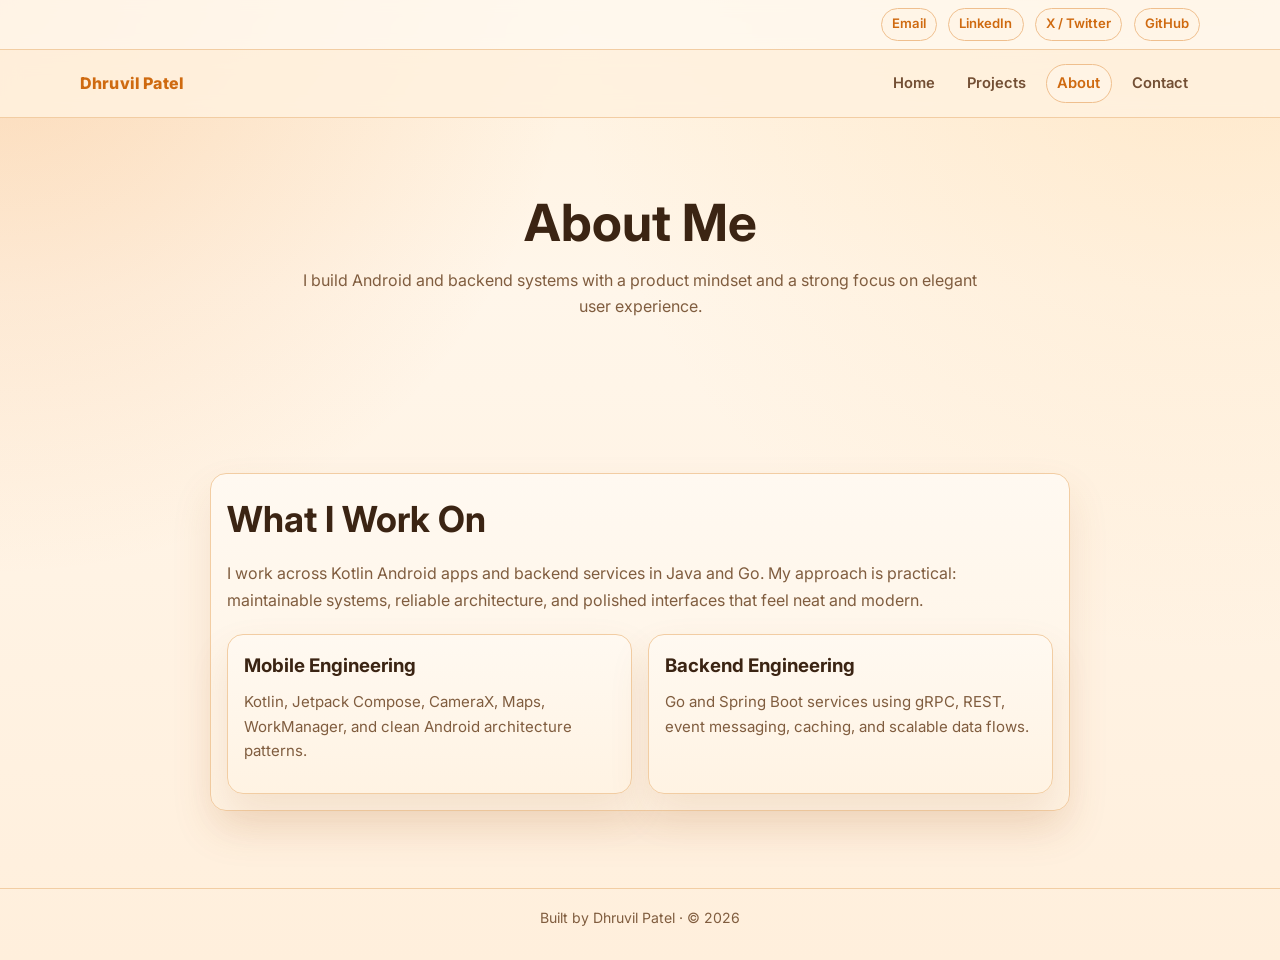
==== about.html @ d17b493e "Redesign portfolio into warm-themed multi-page UI Agent-Logs-Url: https://github.com/DHRUVILPATEL230" ====
<!DOCTYPE html>
<html lang="en">
<head>
  <meta charset="UTF-8" />
  <meta name="viewport" content="width=device-width, initial-scale=1.0" />
  <meta name="description" content="About Dhruvil Patel - Android and backend developer with focus on clean architecture and high-quality user experience." />
  <title>About | Dhruvil Patel</title>
  <link rel="preconnect" href="https://fonts.googleapis.com" />
  <link rel="preconnect" href="https://fonts.gstatic.com" crossorigin />
  <link href="https://fonts.googleapis.com/css2?family=Inter:wght@400;500;600;700;800&display=swap" rel="stylesheet" />
  <link rel="stylesheet" href="styles.css" />
</head>
<body>
  <div class="top-socials">
    <div class="container">
      <a class="pill" href="mailto:pateldhruvil2303@gmail.com">Email</a>
      <a class="pill" href="https://www.linkedin.com/in/dhruvil-patel-507301285/" target="_blank" rel="noopener noreferrer">LinkedIn</a>
      <a class="pill" href="https://x.com/DHRUVIL23033" target="_blank" rel="noopener noreferrer">X / Twitter</a>
      <a class="pill" href="https://github.com/DHRUVILPATEL2303" target="_blank" rel="noopener noreferrer">GitHub</a>
    </div>
  </div>

  <header>
    <nav class="container" aria-label="Main navigation">
      <a class="brand" href="index.html">Dhruvil Patel</a>
      <div class="links">
        <a href="index.html">Home</a>
        <a href="projects.html">Projects</a>
        <a class="active" href="about.html">About</a>
        <a href="contact.html">Contact</a>
      </div>
    </nav>
  </header>

  <main>
    <section class="page-hero">
      <div class="container single-col">
        <h1>About Me</h1>
        <p>I build Android and backend systems with a product mindset and a strong focus on elegant user experience.</p>
      </div>
    </section>

    <section>
      <div class="container single-col">
        <article class="panel">
          <h2>What I Work On</h2>
          <p class="lead">
            I work across Kotlin Android apps and backend services in Java and Go. My approach is practical: maintainable systems,
            reliable architecture, and polished interfaces that feel neat and modern.
          </p>
          <div class="grid">
            <article class="panel project">
              <h3>Mobile Engineering</h3>
              <p>Kotlin, Jetpack Compose, CameraX, Maps, WorkManager, and clean Android architecture patterns.</p>
            </article>
            <article class="panel project">
              <h3>Backend Engineering</h3>
              <p>Go and Spring Boot services using gRPC, REST, event messaging, caching, and scalable data flows.</p>
            </article>
          </div>
        </article>
      </div>
    </section>
  </main>

  <footer>
    <div class="container">Built by Dhruvil Patel · © <span data-year></span></div>
  </footer>

  <script src="script.js"></script>
</body>
</html>
---- styles.css ----
:root {
  --bg: #fff2df;
  --bg-soft: #ffe7c6;
  --surface: #fff9f1;
  --surface-2: #fff3e3;
  --text: #3b2413;
  --muted: #805d3f;
  --line: #f2cda3;
  --brand: #f08a2f;
  --brand-dark: #cf6a10;
  --shadow: 0 20px 40px rgba(161, 93, 29, 0.12);
  --max: 1120px;
}

* { box-sizing: border-box; }

html { scroll-behavior: smooth; }

body {
  margin: 0;
  font-family: Inter, system-ui, -apple-system, Segoe UI, Roboto, sans-serif;
  color: var(--text);
  background:
    radial-gradient(circle at 0% 0%, rgba(240, 138, 47, 0.24), transparent 36%),
    radial-gradient(circle at 95% 0%, rgba(255, 202, 133, 0.26), transparent 42%),
    linear-gradient(180deg, var(--bg), #fff6ea 30%, #ffefdc 100%);
  line-height: 1.65;
}

.container { width: min(100% - 2rem, var(--max)); margin: 0 auto; }

.top-socials {
  border-bottom: 1px solid var(--line);
  background: rgba(255, 249, 241, 0.82);
  backdrop-filter: blur(7px);
}

.top-socials .container {
  padding: 0.5rem 0;
  display: flex;
  align-items: center;
  justify-content: flex-end;
  gap: 0.7rem;
  flex-wrap: wrap;
}

.pill {
  text-decoration: none;
  color: var(--brand-dark);
  font-weight: 600;
  font-size: 0.82rem;
  border: 1px solid #efbf8e;
  border-radius: 999px;
  padding: 0.28rem 0.64rem;
  background: #fff5e7;
  transition: transform .22s ease, box-shadow .22s ease, border-color .22s ease;
}

.pill:hover {
  transform: translateY(-2px);
  border-color: #e7a86e;
  box-shadow: 0 8px 18px rgba(176, 97, 26, 0.16);
}

header {
  position: sticky;
  top: 0;
  z-index: 30;
  border-bottom: 1px solid var(--line);
  background: rgba(255, 242, 223, 0.86);
  backdrop-filter: blur(10px);
}

nav {
  display: flex;
  align-items: center;
  justify-content: space-between;
  gap: 1rem;
  padding: 0.9rem 0;
}

.brand {
  text-decoration: none;
  color: var(--brand-dark);
  font-weight: 800;
  letter-spacing: 0.01em;
}

.links { display: flex; gap: 0.5rem; flex-wrap: wrap; }

.links a {
  text-decoration: none;
  color: #734f34;
  font-weight: 600;
  font-size: 0.92rem;
  padding: 0.4rem 0.68rem;
  border-radius: 999px;
  border: 1px solid transparent;
}

.links a:hover, .links a.active {
  border-color: #efbf8e;
  color: var(--brand-dark);
  background: #fff4e5;
}

main { min-height: calc(100vh - 188px); }
section { padding: 4.8rem 0; animation: enter .7s ease both; }

.hero { padding-top: 5.3rem; }
.hero-grid {
  display: grid;
  grid-template-columns: 1.15fr 0.85fr;
  gap: 1rem;
  align-items: start;
}

h1 {
  font-size: clamp(2.1rem, 4vw, 3.7rem);
  line-height: 1.08;
  margin: 0 0 1rem;
  max-width: 12ch;
}

h2 {
  margin: 0 0 0.7rem;
  font-size: clamp(1.6rem, 2.8vw, 2.4rem);
}

.lead, .subtitle { color: var(--muted); margin: 0; }

.cta { margin-top: 1.2rem; display: flex; gap: 0.75rem; flex-wrap: wrap; }

.btn {
  display: inline-flex;
  align-items: center;
  justify-content: center;
  text-decoration: none;
  font-weight: 700;
  font-size: 0.92rem;
  border-radius: 11px;
  padding: 0.68rem 0.95rem;
  border: 1px solid #efbf8e;
  color: var(--brand-dark);
  background: #fff6ea;
  transition: transform .23s ease, box-shadow .23s ease, background .23s ease;
}

.btn:hover { transform: translateY(-2px); box-shadow: 0 9px 20px rgba(174, 94, 24, 0.16); }

.btn.primary {
  border-color: transparent;
  color: #fff;
  background: linear-gradient(130deg, #f59b41, var(--brand-dark));
}

.panel {
  border: 1px solid var(--line);
  border-radius: 16px;
  padding: 1rem;
  background: linear-gradient(180deg, var(--surface), var(--surface-2));
  box-shadow: var(--shadow);
}

.meta-list { margin: 0; padding: 0; list-style: none; display: grid; gap: 0.62rem; }
.meta-list li { color: var(--muted); font-size: 0.95rem; }
.meta-list strong { color: var(--text); display: block; margin-bottom: 0.08rem; }

.grid {
  margin-top: 1.3rem;
  display: grid;
  gap: 1rem;
  grid-template-columns: repeat(2, minmax(0, 1fr));
}

.project { transition: transform .25s ease, box-shadow .25s ease; }
.project:hover { transform: translateY(-5px); box-shadow: 0 26px 42px rgba(161, 93, 29, 0.19); }

.project h3 { margin: 0 0 0.5rem; }
.project p { margin: 0 0 0.8rem; color: var(--muted); font-size: 0.94rem; }

.chips { display: flex; flex-wrap: wrap; gap: 0.43rem; }
.chip {
  font-size: 0.76rem;
  border-radius: 999px;
  padding: 0.24rem 0.58rem;
  color: #8b4a16;
  background: #ffe3bd;
  border: 1px solid #efbc87;
}

.project-links { margin-top: 0.86rem; }
.project-links a {
  color: var(--brand-dark);
  text-decoration: none;
  font-weight: 700;
  font-size: 0.9rem;
}

.page-hero {
  padding-top: 4.8rem;
  text-align: center;
}

.page-hero h1 { margin-inline: auto; max-width: 18ch; }
.page-hero p { margin: 0 auto; max-width: 70ch; color: var(--muted); }

.single-col { max-width: 860px; margin: 0 auto; }

.contact-grid {
  margin-top: 1.2rem;
  display: grid;
  gap: 0.8rem;
}

.contact-grid a {
  text-decoration: none;
  color: var(--text);
  border: 1px solid var(--line);
  border-radius: 14px;
  padding: 0.82rem 0.95rem;
  background: #fff7ec;
  display: flex;
  justify-content: space-between;
  align-items: center;
  gap: 0.8rem;
  transition: transform .22s ease, box-shadow .22s ease;
}

.contact-grid a:hover { transform: translateY(-3px); box-shadow: 0 14px 24px rgba(173, 95, 26, 0.16); }

footer {
  border-top: 1px solid var(--line);
  padding: 1.1rem 0 1.9rem;
  color: var(--muted);
  font-size: 0.88rem;
  text-align: center;
}

@keyframes enter {
  from { opacity: 0; transform: translateY(18px); }
  to { opacity: 1; transform: translateY(0); }
}

@media (max-width: 980px) {
  .hero-grid, .grid { grid-template-columns: 1fr; }
}

@media (max-width: 740px) {
  nav { flex-direction: column; align-items: flex-start; }
  .hero { padding-top: 4.6rem; }
  section { padding: 3.8rem 0; }
  .top-socials .container { justify-content: flex-start; }
}
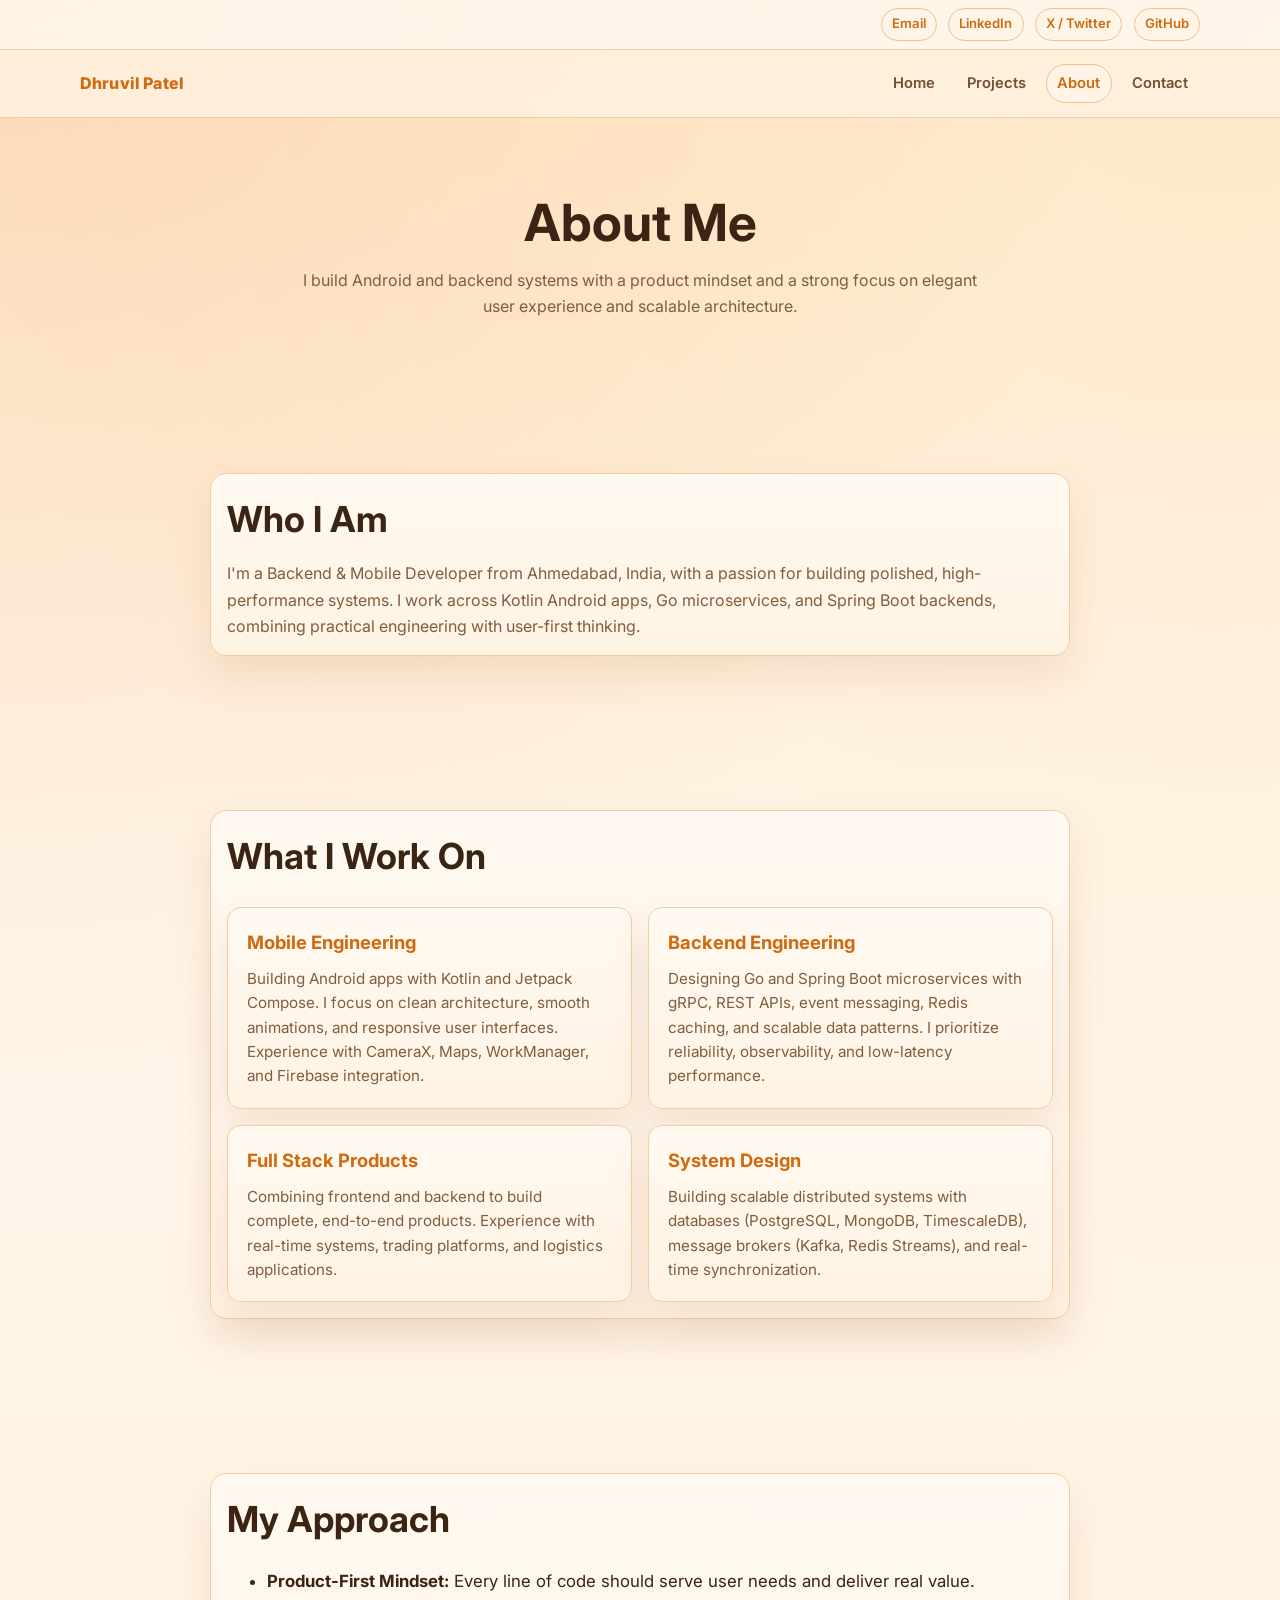
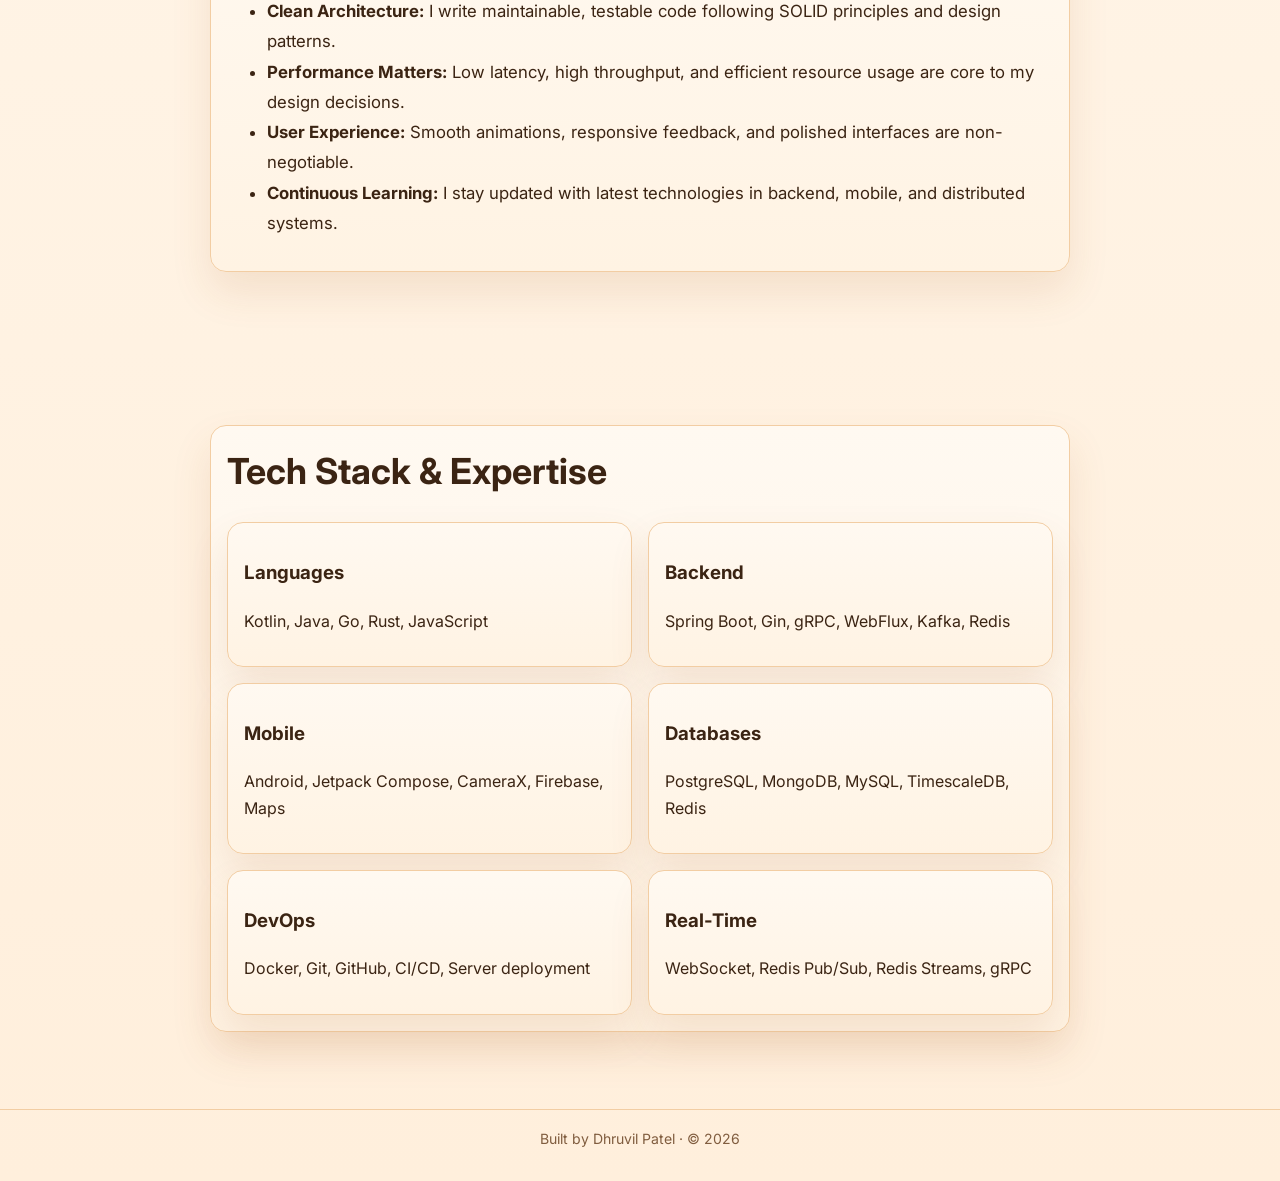
==== commit 845c2641: "Add comprehensive skills section and improve project categorization" ====
--- a/about.html
+++ b/about.html
@@ -36,7 +36,19 @@
     <section class="page-hero">
       <div class="container single-col">
         <h1>About Me</h1>
-        <p>I build Android and backend systems with a product mindset and a strong focus on elegant user experience.</p>
+        <p>I build Android and backend systems with a product mindset and a strong focus on elegant user experience and scalable architecture.</p>
+      </div>
+    </section>
+
+    <section>
+      <div class="container single-col">
+        <article class="panel">
+          <h2>Who I Am</h2>
+          <p class="lead">
+            I'm a Backend &amp; Mobile Developer from Ahmedabad, India, with a passion for building polished, high-performance systems.
+            I work across Kotlin Android apps, Go microservices, and Spring Boot backends, combining practical engineering with user-first thinking.
+          </p>
+        </article>
       </div>
     </section>
 
@@ -44,19 +56,82 @@
       <div class="container single-col">
         <article class="panel">
           <h2>What I Work On</h2>
-          <p class="lead">
-            I work across Kotlin Android apps and backend services in Java and Go. My approach is practical: maintainable systems,
-            reliable architecture, and polished interfaces that feel neat and modern.
-          </p>
           <div class="grid">
-            <article class="panel project">
+            <article class="panel skill-highlight">
               <h3>Mobile Engineering</h3>
-              <p>Kotlin, Jetpack Compose, CameraX, Maps, WorkManager, and clean Android architecture patterns.</p>
+              <p>
+                Building Android apps with Kotlin and Jetpack Compose. I focus on clean architecture, smooth animations, and responsive user interfaces.
+                Experience with CameraX, Maps, WorkManager, and Firebase integration.
+              </p>
             </article>
-            <article class="panel project">
+            <article class="panel skill-highlight">
               <h3>Backend Engineering</h3>
-              <p>Go and Spring Boot services using gRPC, REST, event messaging, caching, and scalable data flows.</p>
+              <p>
+                Designing Go and Spring Boot microservices with gRPC, REST APIs, event messaging, Redis caching, and scalable data patterns.
+                I prioritize reliability, observability, and low-latency performance.
+              </p>
             </article>
+            <article class="panel skill-highlight">
+              <h3>Full Stack Products</h3>
+              <p>
+                Combining frontend and backend to build complete, end-to-end products. Experience with real-time systems, trading platforms, and logistics applications.
+              </p>
+            </article>
+            <article class="panel skill-highlight">
+              <h3>System Design</h3>
+              <p>
+                Building scalable distributed systems with databases (PostgreSQL, MongoDB, TimescaleDB), message brokers (Kafka, Redis Streams), and real-time synchronization.
+              </p>
+            </article>
+          </div>
+        </article>
+      </div>
+    </section>
+
+    <section>
+      <div class="container single-col">
+        <article class="panel">
+          <h2>My Approach</h2>
+          <ul style="font-size: 1.05rem; line-height: 1.8;">
+            <li><strong>Product-First Mindset:</strong> Every line of code should serve user needs and deliver real value.</li>
+            <li><strong>Clean Architecture:</strong> I write maintainable, testable code following SOLID principles and design patterns.</li>
+            <li><strong>Performance Matters:</strong> Low latency, high throughput, and efficient resource usage are core to my design decisions.</li>
+            <li><strong>User Experience:</strong> Smooth animations, responsive feedback, and polished interfaces are non-negotiable.</li>
+            <li><strong>Continuous Learning:</strong> I stay updated with latest technologies in backend, mobile, and distributed systems.</li>
+          </ul>
+        </article>
+      </div>
+    </section>
+
+    <section>
+      <div class="container single-col">
+        <article class="panel">
+          <h2>Tech Stack &amp; Expertise</h2>
+          <div class="grid">
+            <div class="panel">
+              <h3>Languages</h3>
+              <p>Kotlin, Java, Go, Rust, JavaScript</p>
+            </div>
+            <div class="panel">
+              <h3>Backend</h3>
+              <p>Spring Boot, Gin, gRPC, WebFlux, Kafka, Redis</p>
+            </div>
+            <div class="panel">
+              <h3>Mobile</h3>
+              <p>Android, Jetpack Compose, CameraX, Firebase, Maps</p>
+            </div>
+            <div class="panel">
+              <h3>Databases</h3>
+              <p>PostgreSQL, MongoDB, MySQL, TimescaleDB, Redis</p>
+            </div>
+            <div class="panel">
+              <h3>DevOps</h3>
+              <p>Docker, Git, GitHub, CI/CD, Server deployment</p>
+            </div>
+            <div class="panel">
+              <h3>Real-Time</h3>
+              <p>WebSocket, Redis Pub/Sub, Redis Streams, gRPC</p>
+            </div>
           </div>
         </article>
       </div>
--- a/styles.css
+++ b/styles.css
@@ -242,8 +242,105 @@
   to { opacity: 1; transform: translateY(0); }
 }
 
+/* Skills Section */
+.skills-grid {
+  margin-top: 1.6rem;
+  display: grid;
+  gap: 1.2rem;
+  grid-template-columns: repeat(2, minmax(0, 1fr));
+}
+
+.skill-category {
+  border: 1px solid var(--line);
+  border-radius: 14px;
+  padding: 1rem;
+  background: linear-gradient(180deg, var(--surface), var(--surface-2));
+  box-shadow: var(--shadow);
+  transition: transform .25s ease, box-shadow .25s ease;
+}
+
+.skill-category:hover {
+  transform: translateY(-3px);
+  box-shadow: 0 18px 34px rgba(161, 93, 29, 0.14);
+}
+
+.skill-category h3 {
+  margin: 0 0 0.8rem;
+  font-size: 1.1rem;
+  color: var(--brand-dark);
+}
+
+.skill-tags {
+  display: flex;
+  flex-wrap: wrap;
+  gap: 0.6rem;
+}
+
+.skill-tag {
+  font-size: 0.84rem;
+  font-weight: 600;
+  border-radius: 999px;
+  padding: 0.42rem 0.75rem;
+  color: #8b4a16;
+  background: linear-gradient(135deg, #ffe8c4, #ffd9a8);
+  border: 1px solid #efbc87;
+  transition: transform .2s ease, box-shadow .2s ease;
+}
+
+.skill-tag:hover {
+  transform: translateY(-2px);
+  box-shadow: 0 6px 16px rgba(161, 93, 29, 0.18);
+}
+
+/* Project Sections */
+.project-section {
+  margin-bottom: 3rem;
+}
+
+.category-title {
+  margin: 0 0 1.2rem;
+  font-size: 1.3rem;
+  color: var(--brand-dark);
+  font-weight: 700;
+  padding-bottom: 0.8rem;
+  border-bottom: 2px solid var(--line);
+}
+
+/* Skill Highlights on About Page */
+.skill-highlight {
+  border: 1px solid var(--line);
+  border-radius: 14px;
+  padding: 1.2rem;
+  background: linear-gradient(180deg, var(--surface), var(--surface-2));
+  transition: transform .25s ease, box-shadow .25s ease;
+}
+
+.skill-highlight:hover {
+  transform: translateY(-4px);
+  box-shadow: 0 20px 38px rgba(161, 93, 29, 0.16);
+}
+
+.skill-highlight h3 {
+  margin: 0 0 0.6rem;
+  font-size: 1.15rem;
+  color: var(--brand-dark);
+}
+
+.skill-highlight p {
+  margin: 0;
+  color: var(--muted);
+  font-size: 0.95rem;
+  line-height: 1.6;
+}
+
+/* Project h4 for categorized sections */
+.project h4 {
+  margin: 0 0 0.5rem;
+  font-size: 1.05rem;
+}
+
 @media (max-width: 980px) {
-  .hero-grid, .grid { grid-template-columns: 1fr; }
+  .hero-grid, .grid, .skills-grid { grid-template-columns: 1fr; }
 }
 
 @media (max-width: 740px) {
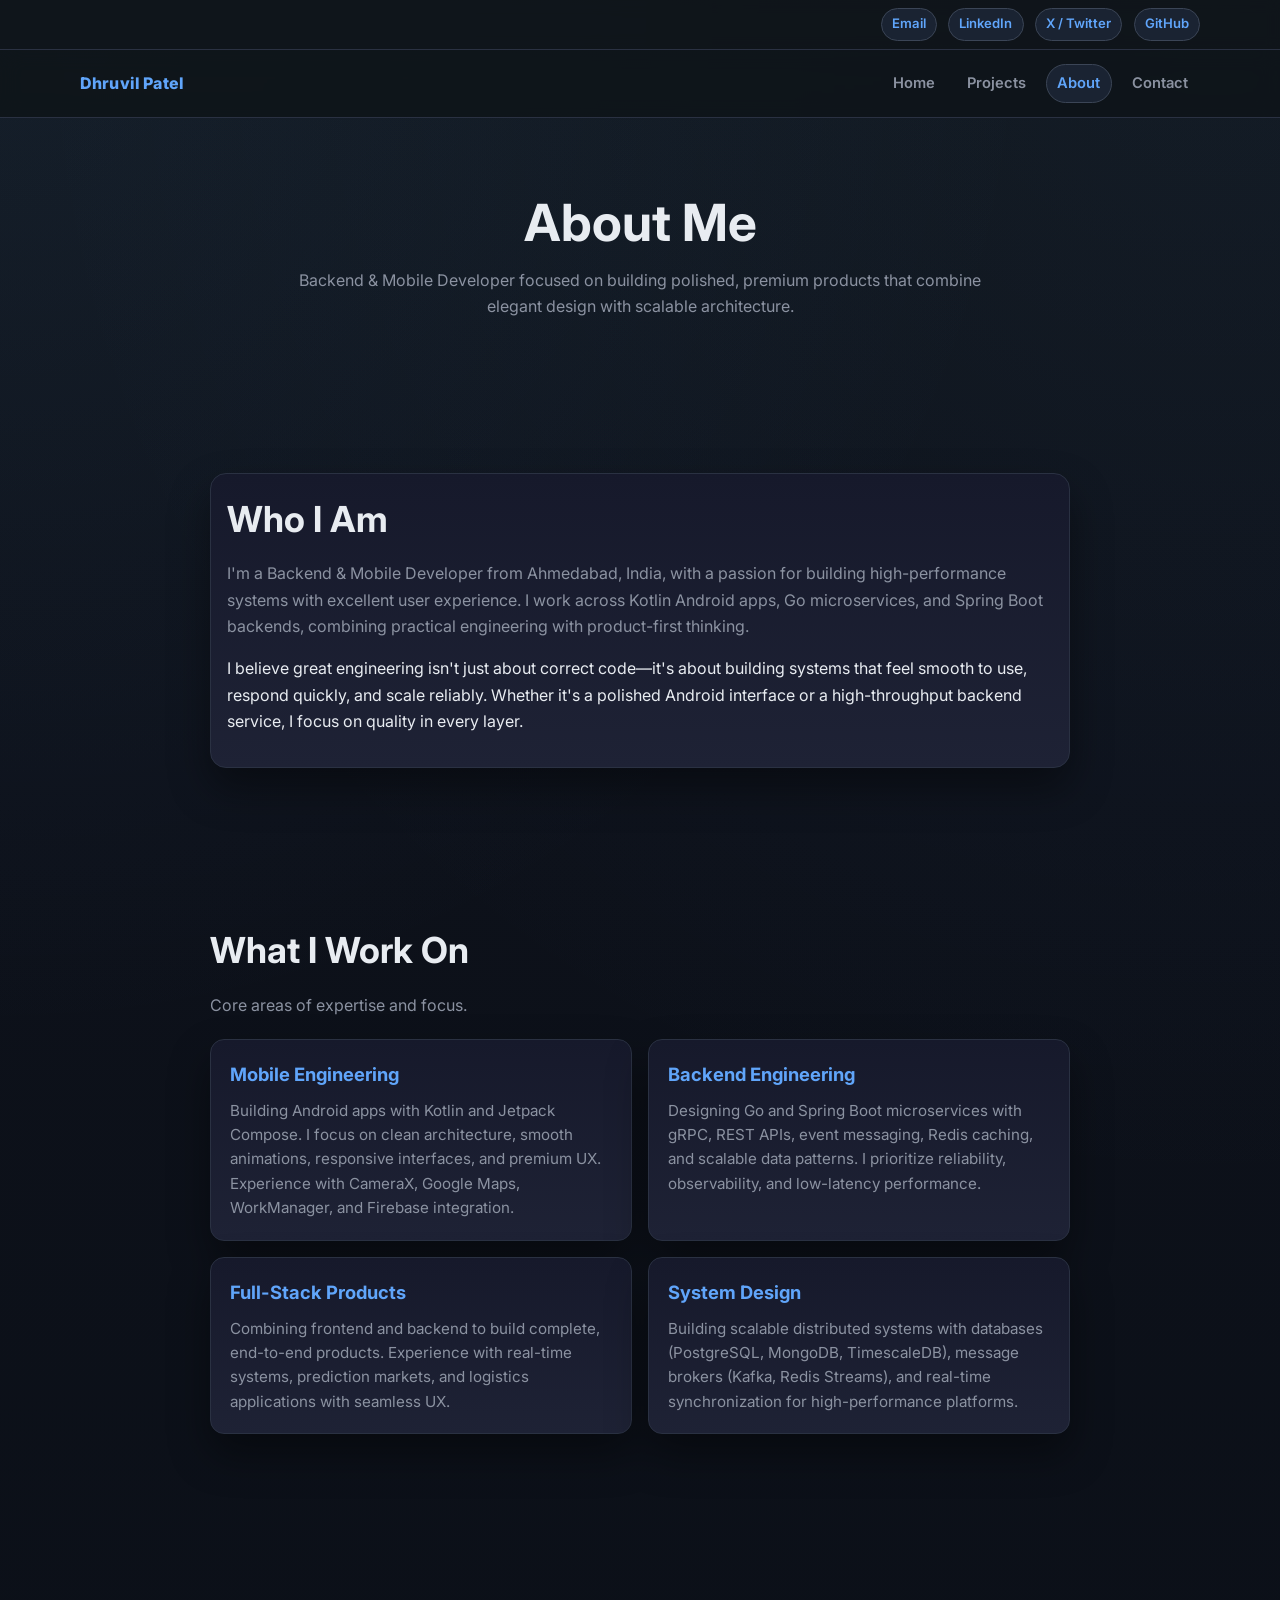
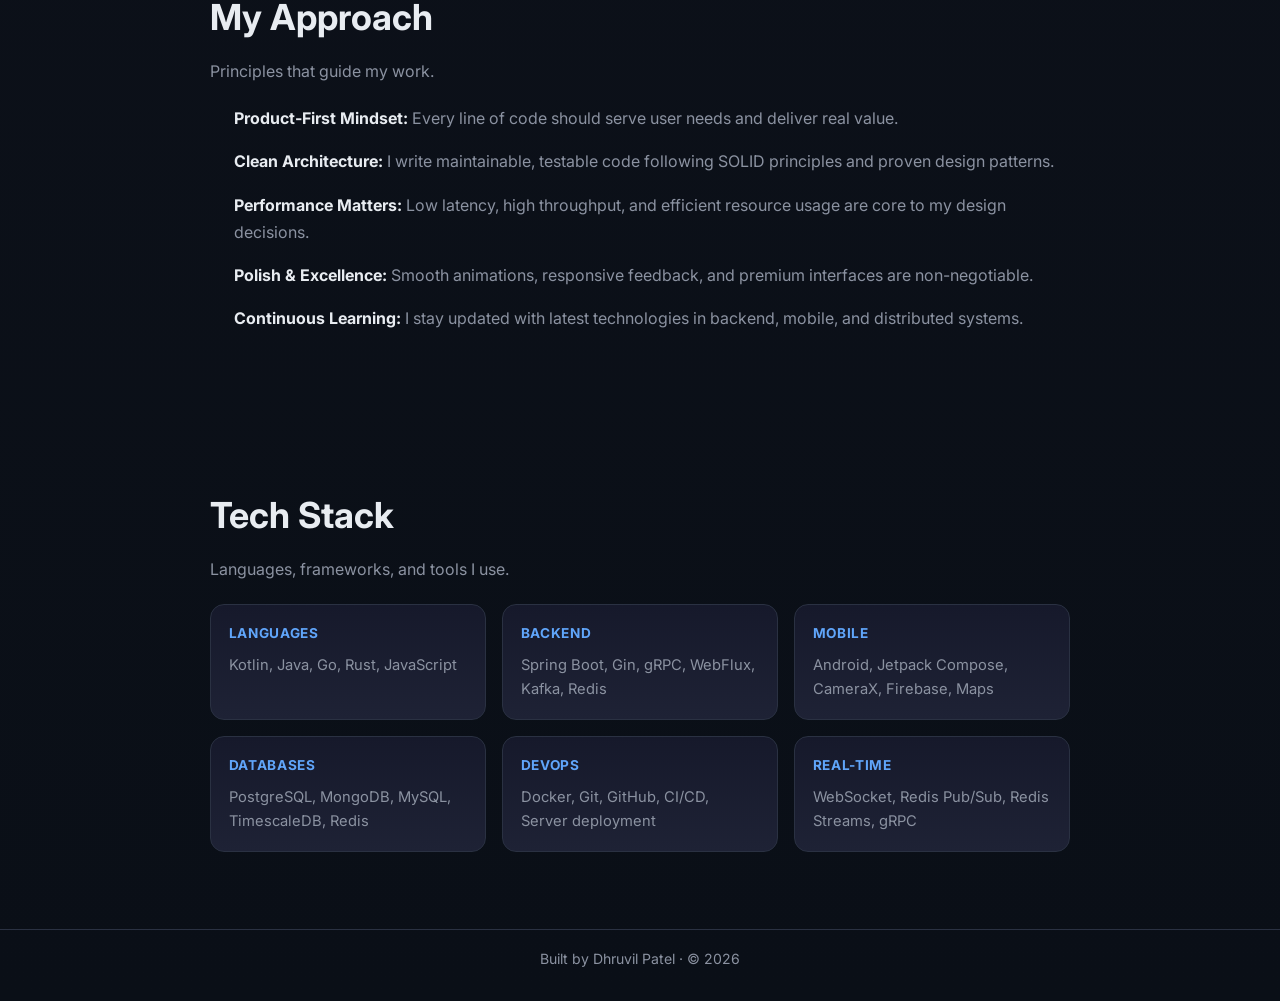
==== commit 5e143a2a: "Implement portfolio redesign with cleaner, more organized layout" ====
--- a/about.html
+++ b/about.html
@@ -36,7 +36,7 @@
     <section class="page-hero">
       <div class="container single-col">
         <h1>About Me</h1>
-        <p>I build Android and backend systems with a product mindset and a strong focus on elegant user experience and scalable architecture.</p>
+        <p>Backend &amp; Mobile Developer focused on building polished, premium products that combine elegant design with scalable architecture.</p>
       </div>
     </section>
 
@@ -45,8 +45,10 @@
         <article class="panel">
           <h2>Who I Am</h2>
           <p class="lead">
-            I'm a Backend &amp; Mobile Developer from Ahmedabad, India, with a passion for building polished, high-performance systems.
-            I work across Kotlin Android apps, Go microservices, and Spring Boot backends, combining practical engineering with user-first thinking.
+            I'm a Backend &amp; Mobile Developer from Ahmedabad, India, with a passion for building high-performance systems with excellent user experience. I work across Kotlin Android apps, Go microservices, and Spring Boot backends, combining practical engineering with product-first thinking.
+          </p>
+          <p>
+            I believe great engineering isn't just about correct code—it's about building systems that feel smooth to use, respond quickly, and scale reliably. Whether it's a polished Android interface or a high-throughput backend service, I focus on quality in every layer.
           </p>
         </article>
       </div>
@@ -54,86 +56,82 @@
 
     <section>
       <div class="container single-col">
-        <article class="panel">
-          <h2>What I Work On</h2>
-          <div class="grid">
-            <article class="panel skill-highlight">
-              <h3>Mobile Engineering</h3>
-              <p>
-                Building Android apps with Kotlin and Jetpack Compose. I focus on clean architecture, smooth animations, and responsive user interfaces.
-                Experience with CameraX, Maps, WorkManager, and Firebase integration.
-              </p>
-            </article>
-            <article class="panel skill-highlight">
-              <h3>Backend Engineering</h3>
-              <p>
-                Designing Go and Spring Boot microservices with gRPC, REST APIs, event messaging, Redis caching, and scalable data patterns.
-                I prioritize reliability, observability, and low-latency performance.
-              </p>
-            </article>
-            <article class="panel skill-highlight">
-              <h3>Full Stack Products</h3>
-              <p>
-                Combining frontend and backend to build complete, end-to-end products. Experience with real-time systems, trading platforms, and logistics applications.
-              </p>
-            </article>
-            <article class="panel skill-highlight">
-              <h3>System Design</h3>
-              <p>
-                Building scalable distributed systems with databases (PostgreSQL, MongoDB, TimescaleDB), message brokers (Kafka, Redis Streams), and real-time synchronization.
-              </p>
-            </article>
-          </div>
-        </article>
+        <h2>What I Work On</h2>
+        <p class="lead">Core areas of expertise and focus.</p>
+        <div class="grid">
+          <article class="panel skill-highlight">
+            <h3>Mobile Engineering</h3>
+            <p>
+              Building Android apps with Kotlin and Jetpack Compose. I focus on clean architecture, smooth animations, responsive interfaces, and premium UX.
+              Experience with CameraX, Google Maps, WorkManager, and Firebase integration.
+            </p>
+          </article>
+          <article class="panel skill-highlight">
+            <h3>Backend Engineering</h3>
+            <p>
+              Designing Go and Spring Boot microservices with gRPC, REST APIs, event messaging, Redis caching, and scalable data patterns. I prioritize reliability, observability, and low-latency performance.
+            </p>
+          </article>
+          <article class="panel skill-highlight">
+            <h3>Full-Stack Products</h3>
+            <p>
+              Combining frontend and backend to build complete, end-to-end products. Experience with real-time systems, prediction markets, and logistics applications with seamless UX.
+            </p>
+          </article>
+          <article class="panel skill-highlight">
+            <h3>System Design</h3>
+            <p>
+              Building scalable distributed systems with databases (PostgreSQL, MongoDB, TimescaleDB), message brokers (Kafka, Redis Streams), and real-time synchronization for high-performance platforms.
+            </p>
+          </article>
+        </div>
       </div>
     </section>
 
     <section>
       <div class="container single-col">
-        <article class="panel">
-          <h2>My Approach</h2>
-          <ul style="font-size: 1.05rem; line-height: 1.8;">
-            <li><strong>Product-First Mindset:</strong> Every line of code should serve user needs and deliver real value.</li>
-            <li><strong>Clean Architecture:</strong> I write maintainable, testable code following SOLID principles and design patterns.</li>
-            <li><strong>Performance Matters:</strong> Low latency, high throughput, and efficient resource usage are core to my design decisions.</li>
-            <li><strong>User Experience:</strong> Smooth animations, responsive feedback, and polished interfaces are non-negotiable.</li>
-            <li><strong>Continuous Learning:</strong> I stay updated with latest technologies in backend, mobile, and distributed systems.</li>
-          </ul>
-        </article>
+        <h2>My Approach</h2>
+        <p class="lead">Principles that guide my work.</p>
+        <ul class="approach-list">
+          <li><strong>Product-First Mindset:</strong> Every line of code should serve user needs and deliver real value.</li>
+          <li><strong>Clean Architecture:</strong> I write maintainable, testable code following SOLID principles and proven design patterns.</li>
+          <li><strong>Performance Matters:</strong> Low latency, high throughput, and efficient resource usage are core to my design decisions.</li>
+          <li><strong>Polish &amp; Excellence:</strong> Smooth animations, responsive feedback, and premium interfaces are non-negotiable.</li>
+          <li><strong>Continuous Learning:</strong> I stay updated with latest technologies in backend, mobile, and distributed systems.</li>
+        </ul>
       </div>
     </section>
 
     <section>
       <div class="container single-col">
-        <article class="panel">
-          <h2>Tech Stack &amp; Expertise</h2>
-          <div class="grid">
-            <div class="panel">
-              <h3>Languages</h3>
-              <p>Kotlin, Java, Go, Rust, JavaScript</p>
-            </div>
-            <div class="panel">
-              <h3>Backend</h3>
-              <p>Spring Boot, Gin, gRPC, WebFlux, Kafka, Redis</p>
-            </div>
-            <div class="panel">
-              <h3>Mobile</h3>
-              <p>Android, Jetpack Compose, CameraX, Firebase, Maps</p>
-            </div>
-            <div class="panel">
-              <h3>Databases</h3>
-              <p>PostgreSQL, MongoDB, MySQL, TimescaleDB, Redis</p>
-            </div>
-            <div class="panel">
-              <h3>DevOps</h3>
-              <p>Docker, Git, GitHub, CI/CD, Server deployment</p>
-            </div>
-            <div class="panel">
-              <h3>Real-Time</h3>
-              <p>WebSocket, Redis Pub/Sub, Redis Streams, gRPC</p>
-            </div>
+        <h2>Tech Stack</h2>
+        <p class="lead">Languages, frameworks, and tools I use.</p>
+        <div class="tech-grid">
+          <div class="tech-group">
+            <h3>Languages</h3>
+            <p>Kotlin, Java, Go, Rust, JavaScript</p>
           </div>
-        </article>
+          <div class="tech-group">
+            <h3>Backend</h3>
+            <p>Spring Boot, Gin, gRPC, WebFlux, Kafka, Redis</p>
+          </div>
+          <div class="tech-group">
+            <h3>Mobile</h3>
+            <p>Android, Jetpack Compose, CameraX, Firebase, Maps</p>
+          </div>
+          <div class="tech-group">
+            <h3>Databases</h3>
+            <p>PostgreSQL, MongoDB, MySQL, TimescaleDB, Redis</p>
+          </div>
+          <div class="tech-group">
+            <h3>DevOps</h3>
+            <p>Docker, Git, GitHub, CI/CD, Server deployment</p>
+          </div>
+          <div class="tech-group">
+            <h3>Real-Time</h3>
+            <p>WebSocket, Redis Pub/Sub, Redis Streams, gRPC</p>
+          </div>
+        </div>
       </div>
     </section>
   </main>
--- a/styles.css
+++ b/styles.css
@@ -1,14 +1,14 @@
 :root {
-  --bg: #fff2df;
-  --bg-soft: #ffe7c6;
-  --surface: #fff9f1;
-  --surface-2: #fff3e3;
-  --text: #3b2413;
-  --muted: #805d3f;
-  --line: #f2cda3;
-  --brand: #f08a2f;
-  --brand-dark: #cf6a10;
-  --shadow: 0 20px 40px rgba(161, 93, 29, 0.12);
+  --bg: #0f1419;
+  --bg-soft: #1a1f2e;
+  --surface: #16192b;
+  --surface-2: #1e2235;
+  --text: #e8ecf1;
+  --muted: #8b92a1;
+  --line: #2a3142;
+  --brand: #60a5fa;
+  --brand-dark: #3b82f6;
+  --shadow: 0 20px 40px rgba(0, 0, 0, 0.4);
   --max: 1120px;
 }
 
@@ -21,9 +21,9 @@
   font-family: Inter, system-ui, -apple-system, Segoe UI, Roboto, sans-serif;
   color: var(--text);
   background:
-    radial-gradient(circle at 0% 0%, rgba(240, 138, 47, 0.24), transparent 36%),
-    radial-gradient(circle at 95% 0%, rgba(255, 202, 133, 0.26), transparent 42%),
-    linear-gradient(180deg, var(--bg), #fff6ea 30%, #ffefdc 100%);
+    radial-gradient(circle at 0% 0%, rgba(96, 165, 250, 0.08), transparent 36%),
+    radial-gradient(circle at 95% 0%, rgba(96, 165, 250, 0.06), transparent 42%),
+    linear-gradient(180deg, var(--bg), #0d111a 30%, #0a0f17 100%);
   line-height: 1.65;
 }
 
@@ -31,7 +31,7 @@
 
 .top-socials {
   border-bottom: 1px solid var(--line);
-  background: rgba(255, 249, 241, 0.82);
+  background: rgba(15, 20, 25, 0.82);
   backdrop-filter: blur(7px);
 }
 
@@ -46,20 +46,20 @@
 
 .pill {
   text-decoration: none;
-  color: var(--brand-dark);
+  color: var(--brand);
   font-weight: 600;
   font-size: 0.82rem;
-  border: 1px solid #efbf8e;
+  border: 1px solid #3b4556;
   border-radius: 999px;
   padding: 0.28rem 0.64rem;
-  background: #fff5e7;
+  background: #1a2332;
   transition: transform .22s ease, box-shadow .22s ease, border-color .22s ease;
 }
 
 .pill:hover {
   transform: translateY(-2px);
-  border-color: #e7a86e;
-  box-shadow: 0 8px 18px rgba(176, 97, 26, 0.16);
+  border-color: #4a5568;
+  box-shadow: 0 8px 18px rgba(96, 165, 250, 0.12);
 }
 
 header {
@@ -67,7 +67,7 @@
   top: 0;
   z-index: 30;
   border-bottom: 1px solid var(--line);
-  background: rgba(255, 242, 223, 0.86);
+  background: rgba(15, 20, 25, 0.86);
   backdrop-filter: blur(10px);
 }
 
@@ -81,7 +81,7 @@
 
 .brand {
   text-decoration: none;
-  color: var(--brand-dark);
+  color: var(--brand);
   font-weight: 800;
   letter-spacing: 0.01em;
 }
@@ -90,7 +90,7 @@
 
 .links a {
   text-decoration: none;
-  color: #734f34;
+  color: var(--muted);
   font-weight: 600;
   font-size: 0.92rem;
   padding: 0.4rem 0.68rem;
@@ -99,27 +99,25 @@
 }
 
 .links a:hover, .links a.active {
-  border-color: #efbf8e;
-  color: var(--brand-dark);
-  background: #fff4e5;
+  border-color: #3b4556;
+  color: var(--brand);
+  background: #1a2332;
 }
 
 main { min-height: calc(100vh - 188px); }
 section { padding: 4.8rem 0; animation: enter .7s ease both; }
 
 .hero { padding-top: 5.3rem; }
-.hero-grid {
-  display: grid;
-  grid-template-columns: 1.15fr 0.85fr;
-  gap: 1rem;
-  align-items: start;
+
+.hero-simple {
+  text-align: center;
+  max-width: 820px;
 }
 
 h1 {
   font-size: clamp(2.1rem, 4vw, 3.7rem);
   line-height: 1.08;
   margin: 0 0 1rem;
-  max-width: 12ch;
 }
 
 h2 {
@@ -129,7 +127,7 @@
 
 .lead, .subtitle { color: var(--muted); margin: 0; }
 
-.cta { margin-top: 1.2rem; display: flex; gap: 0.75rem; flex-wrap: wrap; }
+.cta { margin-top: 1.2rem; display: flex; gap: 0.75rem; flex-wrap: wrap; justify-content: center; }
 
 .btn {
   display: inline-flex;
@@ -140,18 +138,18 @@
   font-size: 0.92rem;
   border-radius: 11px;
   padding: 0.68rem 0.95rem;
-  border: 1px solid #efbf8e;
-  color: var(--brand-dark);
-  background: #fff6ea;
+  border: 1px solid #3b4556;
+  color: var(--brand);
+  background: #1a2332;
   transition: transform .23s ease, box-shadow .23s ease, background .23s ease;
 }
 
-.btn:hover { transform: translateY(-2px); box-shadow: 0 9px 20px rgba(174, 94, 24, 0.16); }
+.btn:hover { transform: translateY(-2px); box-shadow: 0 9px 20px rgba(96, 165, 250, 0.2); }
 
 .btn.primary {
   border-color: transparent;
   color: #fff;
-  background: linear-gradient(130deg, #f59b41, var(--brand-dark));
+  background: linear-gradient(130deg, #60a5fa, var(--brand-dark));
 }
 
 .panel {
@@ -174,24 +172,29 @@
 }
 
 .project { transition: transform .25s ease, box-shadow .25s ease; }
-.project:hover { transform: translateY(-5px); box-shadow: 0 26px 42px rgba(161, 93, 29, 0.19); }
+.project:hover { transform: translateY(-5px); box-shadow: 0 26px 42px rgba(96, 165, 250, 0.15); }
 
 .project h3 { margin: 0 0 0.5rem; }
 .project p { margin: 0 0 0.8rem; color: var(--muted); font-size: 0.94rem; }
+
+.project h4 {
+  margin: 0 0 0.5rem;
+  font-size: 1.05rem;
+}
 
 .chips { display: flex; flex-wrap: wrap; gap: 0.43rem; }
 .chip {
   font-size: 0.76rem;
   border-radius: 999px;
   padding: 0.24rem 0.58rem;
-  color: #8b4a16;
-  background: #ffe3bd;
-  border: 1px solid #efbc87;
+  color: #a8d5ff;
+  background: #1e3a5f;
+  border: 1px solid #2a4a7c;
 }
 
 .project-links { margin-top: 0.86rem; }
 .project-links a {
-  color: var(--brand-dark);
+  color: var(--brand);
   text-decoration: none;
   font-weight: 700;
   font-size: 0.9rem;
@@ -219,7 +222,7 @@
   border: 1px solid var(--line);
   border-radius: 14px;
   padding: 0.82rem 0.95rem;
-  background: #fff7ec;
+  background: #1a1f2e;
   display: flex;
   justify-content: space-between;
   align-items: center;
@@ -227,7 +230,7 @@
   transition: transform .22s ease, box-shadow .22s ease;
 }
 
-.contact-grid a:hover { transform: translateY(-3px); box-shadow: 0 14px 24px rgba(173, 95, 26, 0.16); }
+.contact-grid a:hover { transform: translateY(-3px); box-shadow: 0 14px 24px rgba(96, 165, 250, 0.12); }
 
 footer {
   border-top: 1px solid var(--line);
@@ -242,72 +245,15 @@
   to { opacity: 1; transform: translateY(0); }
 }
 
-/* Skills Section */
-.skills-grid {
-  margin-top: 1.6rem;
-  display: grid;
-  gap: 1.2rem;
-  grid-template-columns: repeat(2, minmax(0, 1fr));
-}
-
-.skill-category {
-  border: 1px solid var(--line);
-  border-radius: 14px;
-  padding: 1rem;
-  background: linear-gradient(180deg, var(--surface), var(--surface-2));
-  box-shadow: var(--shadow);
-  transition: transform .25s ease, box-shadow .25s ease;
-}
-
-.skill-category:hover {
-  transform: translateY(-3px);
-  box-shadow: 0 18px 34px rgba(161, 93, 29, 0.14);
-}
-
-.skill-category h3 {
-  margin: 0 0 0.8rem;
-  font-size: 1.1rem;
-  color: var(--brand-dark);
-}
-
-.skill-tags {
-  display: flex;
-  flex-wrap: wrap;
-  gap: 0.6rem;
-}
-
-.skill-tag {
-  font-size: 0.84rem;
-  font-weight: 600;
-  border-radius: 999px;
-  padding: 0.42rem 0.75rem;
-  color: #8b4a16;
-  background: linear-gradient(135deg, #ffe8c4, #ffd9a8);
-  border: 1px solid #efbc87;
-  transition: transform .2s ease, box-shadow .2s ease;
-}
-
-.skill-tag:hover {
-  transform: translateY(-2px);
-  box-shadow: 0 6px 16px rgba(161, 93, 29, 0.18);
-}
-
-/* Project Sections */
-.project-section {
-  margin-bottom: 3rem;
-}
-
-.category-title {
-  margin: 0 0 1.2rem;
-  font-size: 1.3rem;
-  color: var(--brand-dark);
-  font-weight: 700;
-  padding-bottom: 0.8rem;
-  border-bottom: 2px solid var(--line);
-}
-
-/* Skill Highlights on About Page */
-.skill-highlight {
+/* Focus Cards on Homepage */
+.focus-grid {
+  margin-top: 1.3rem;
+  display: grid;
+  gap: 1rem;
+  grid-template-columns: repeat(3, minmax(0, 1fr));
+}
+
+.focus-card {
   border: 1px solid var(--line);
   border-radius: 14px;
   padding: 1.2rem;
@@ -315,15 +261,117 @@
   transition: transform .25s ease, box-shadow .25s ease;
 }
 
+.focus-card:hover {
+  transform: translateY(-3px);
+  box-shadow: 0 18px 34px rgba(96, 165, 250, 0.1);
+}
+
+.focus-card h3 {
+  margin: 0 0 0.6rem;
+  font-size: 1.05rem;
+  color: var(--brand);
+}
+
+.focus-card p {
+  margin: 0;
+  color: var(--muted);
+  font-size: 0.92rem;
+  line-height: 1.6;
+}
+
+/* Featured Projects on Homepage */
+.featured-grid {
+  margin-top: 1.3rem;
+  display: grid;
+  gap: 1rem;
+  grid-template-columns: repeat(2, minmax(0, 1fr));
+}
+
+.featured-grid .project { padding: 1.2rem; }
+
+/* Project Sections */
+.project-section {
+  margin-bottom: 3rem;
+}
+
+.category-title {
+  margin: 0 0 1.2rem;
+  font-size: 1.3rem;
+  color: var(--brand);
+  font-weight: 700;
+  padding-bottom: 0.8rem;
+  border-bottom: 2px solid var(--line);
+}
+
+/* Projects Table Layout */
+.projects-table {
+  display: flex;
+  flex-direction: column;
+  gap: 1rem;
+}
+
+.project-row {
+  border: 1px solid var(--line);
+  border-radius: 14px;
+  padding: 1.2rem;
+  background: linear-gradient(180deg, var(--surface), var(--surface-2));
+  display: grid;
+  grid-template-columns: 1.5fr 1fr;
+  gap: 1.2rem;
+  align-items: start;
+  transition: transform .25s ease, box-shadow .25s ease;
+}
+
+.project-row:hover {
+  transform: translateY(-3px);
+  box-shadow: 0 18px 34px rgba(96, 165, 250, 0.1);
+}
+
+.project-row h4 {
+  margin: 0 0 0.5rem;
+  font-size: 1.05rem;
+  color: var(--text);
+}
+
+.project-row p {
+  margin: 0 0 0.8rem;
+  color: var(--muted);
+  font-size: 0.92rem;
+  line-height: 1.6;
+}
+
+.project-info { }
+
+.project-meta {
+  display: flex;
+  flex-direction: column;
+  gap: 0.8rem;
+}
+
+.project-meta .chips {
+  display: flex;
+  flex-wrap: wrap;
+  gap: 0.43rem;
+}
+
+/* Skill Highlights on About Page */
+.skill-highlight {
+  border: 1px solid var(--line);
+  border-radius: 14px;
+  padding: 1.2rem;
+  background: linear-gradient(180deg, var(--surface), var(--surface-2));
+  transition: transform .25s ease, box-shadow .25s ease;
+}
+
 .skill-highlight:hover {
   transform: translateY(-4px);
-  box-shadow: 0 20px 38px rgba(161, 93, 29, 0.16);
+  box-shadow: 0 20px 38px rgba(96, 165, 250, 0.12);
 }
 
 .skill-highlight h3 {
   margin: 0 0 0.6rem;
   font-size: 1.15rem;
-  color: var(--brand-dark);
+  color: var(--brand);
 }
 
 .skill-highlight p {
@@ -333,14 +381,61 @@
   line-height: 1.6;
 }
 
-/* Project h4 for categorized sections */
-.project h4 {
-  margin: 0 0 0.5rem;
-  font-size: 1.05rem;
+/* Approach List */
+.approach-list {
+  margin: 1.3rem 0 0;
+  padding: 0 0 0 1.5rem;
+  list-style: none;
+  display: flex;
+  flex-direction: column;
+  gap: 1rem;
+}
+
+.approach-list li {
+  color: var(--muted);
+  font-size: 1rem;
+  line-height: 1.7;
+}
+
+.approach-list strong {
+  color: var(--text);
+}
+
+/* Tech Grid */
+.tech-grid {
+  margin-top: 1.3rem;
+  display: grid;
+  gap: 1rem;
+  grid-template-columns: repeat(3, minmax(0, 1fr));
+}
+
+.tech-group {
+  border: 1px solid var(--line);
+  border-radius: 14px;
+  padding: 1.1rem;
+  background: linear-gradient(180deg, var(--surface), var(--surface-2));
+}
+
+.tech-group h3 {
+  margin: 0 0 0.6rem;
+  font-size: 0.95rem;
+  color: var(--brand);
+  font-weight: 700;
+  text-transform: uppercase;
+  letter-spacing: 0.05em;
+  font-size: 0.85rem;
+}
+
+.tech-group p {
+  margin: 0;
+  color: var(--muted);
+  font-size: 0.92rem;
+  line-height: 1.6;
 }
 
 @media (max-width: 980px) {
-  .hero-grid, .grid, .skills-grid { grid-template-columns: 1fr; }
+  .hero-grid, .grid, .skills-grid, .focus-grid, .featured-grid, .tech-grid { grid-template-columns: 1fr; }
+  .project-row { grid-template-columns: 1fr; }
 }
 
 @media (max-width: 740px) {
@@ -348,4 +443,5 @@
   .hero { padding-top: 4.6rem; }
   section { padding: 3.8rem 0; }
   .top-socials .container { justify-content: flex-start; }
-}
+  .cta { justify-content: flex-start; }
+}
